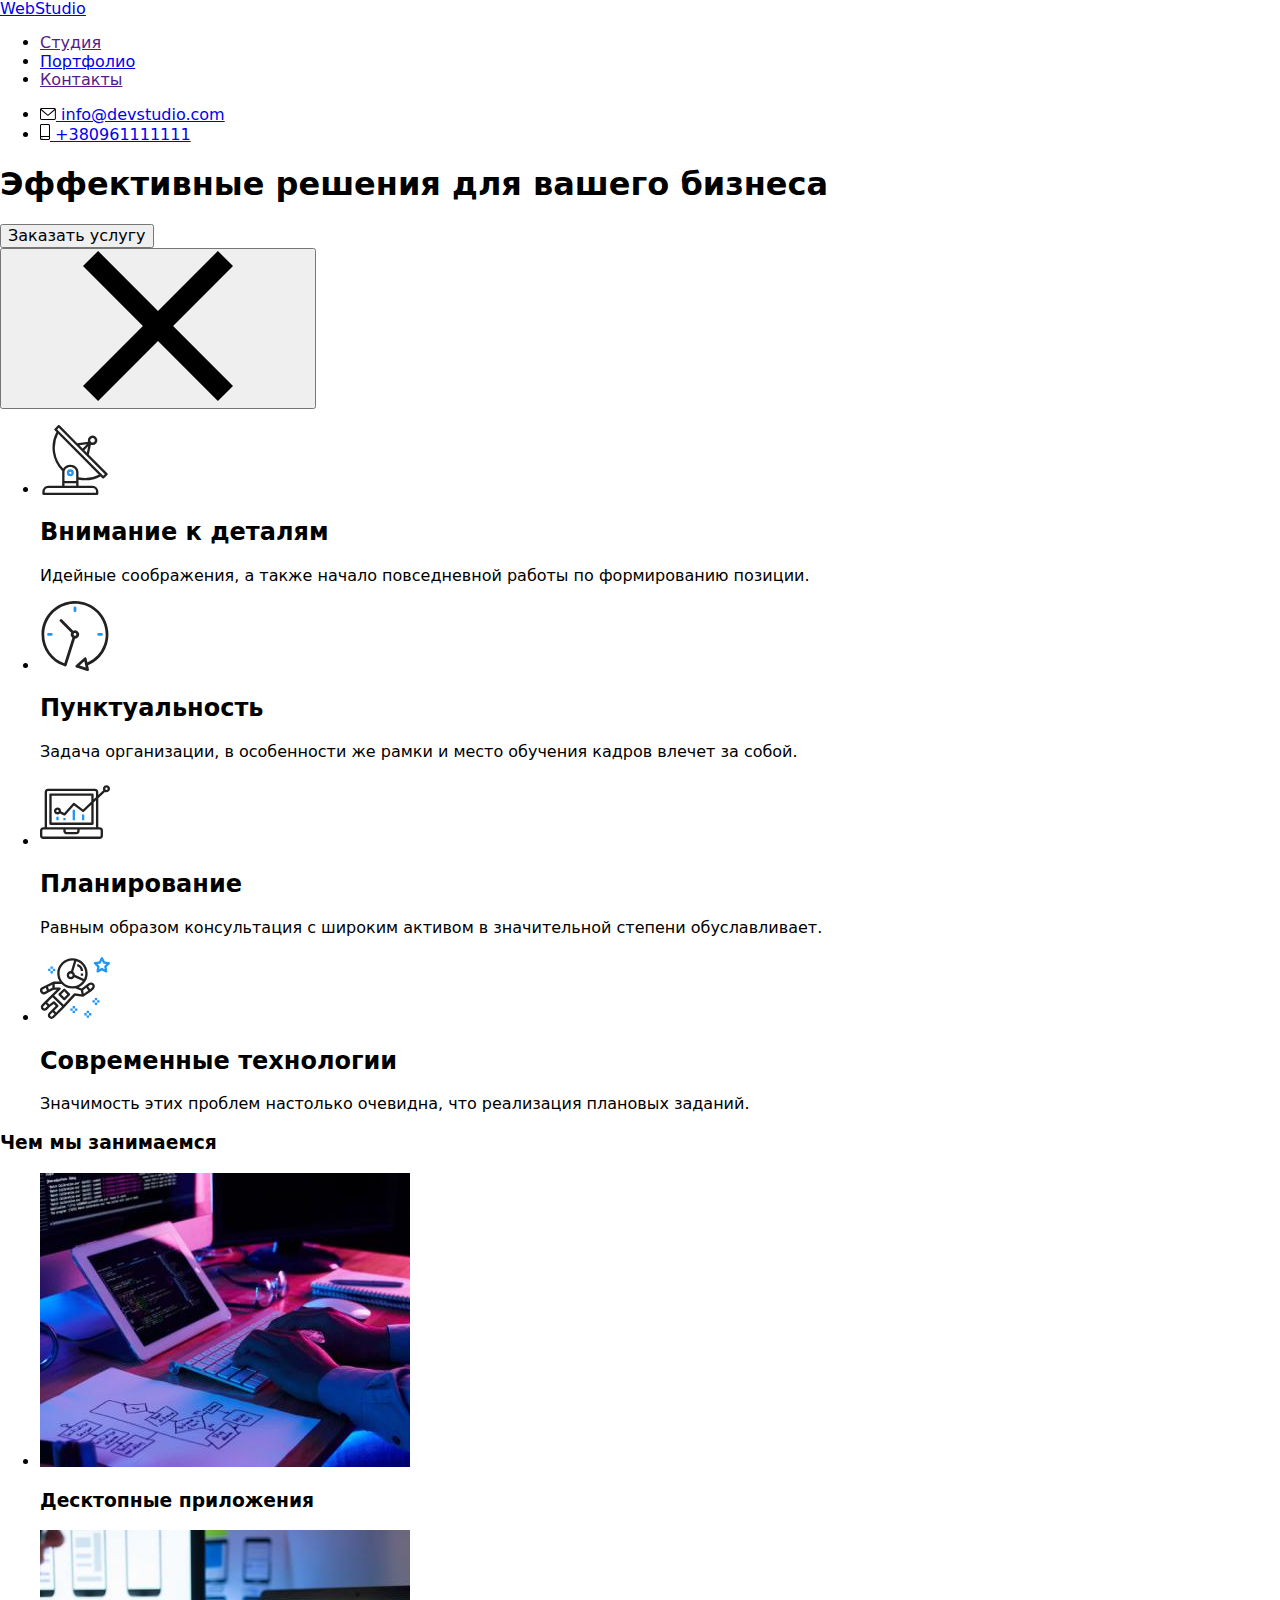
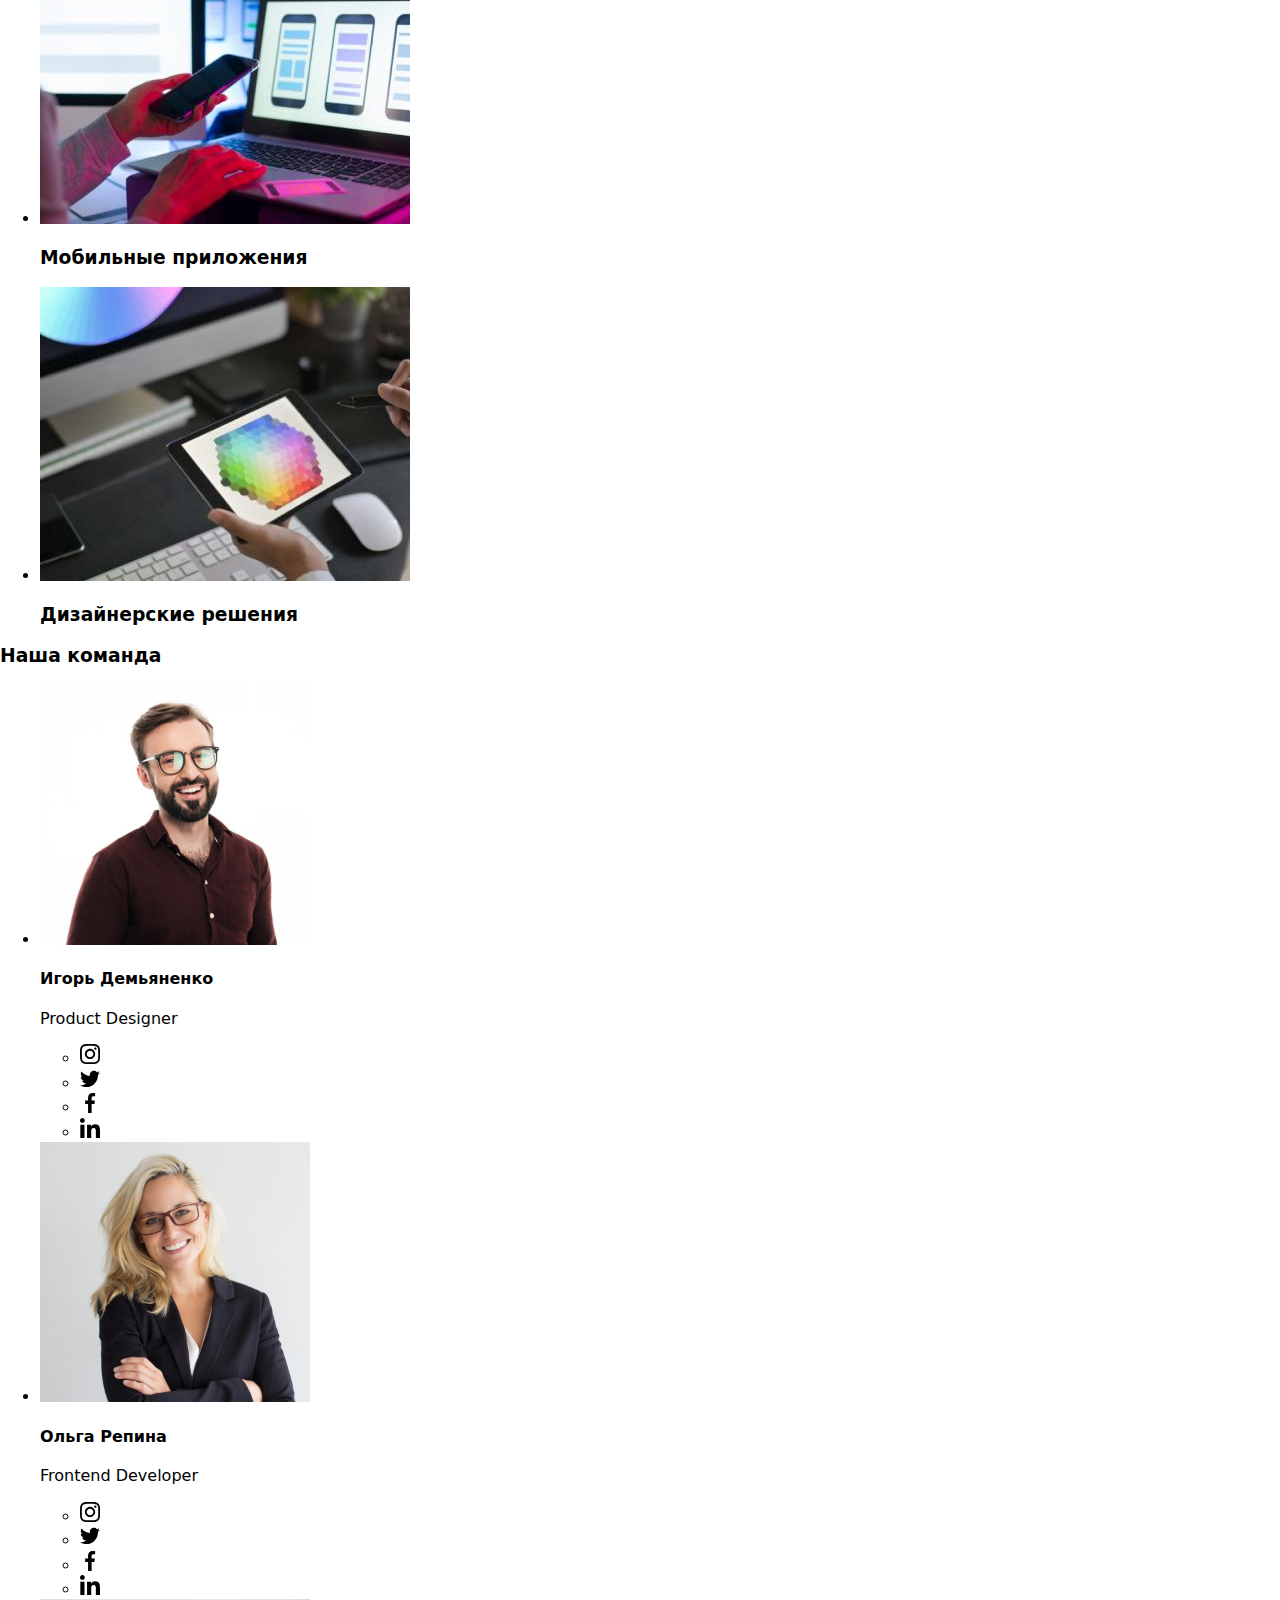
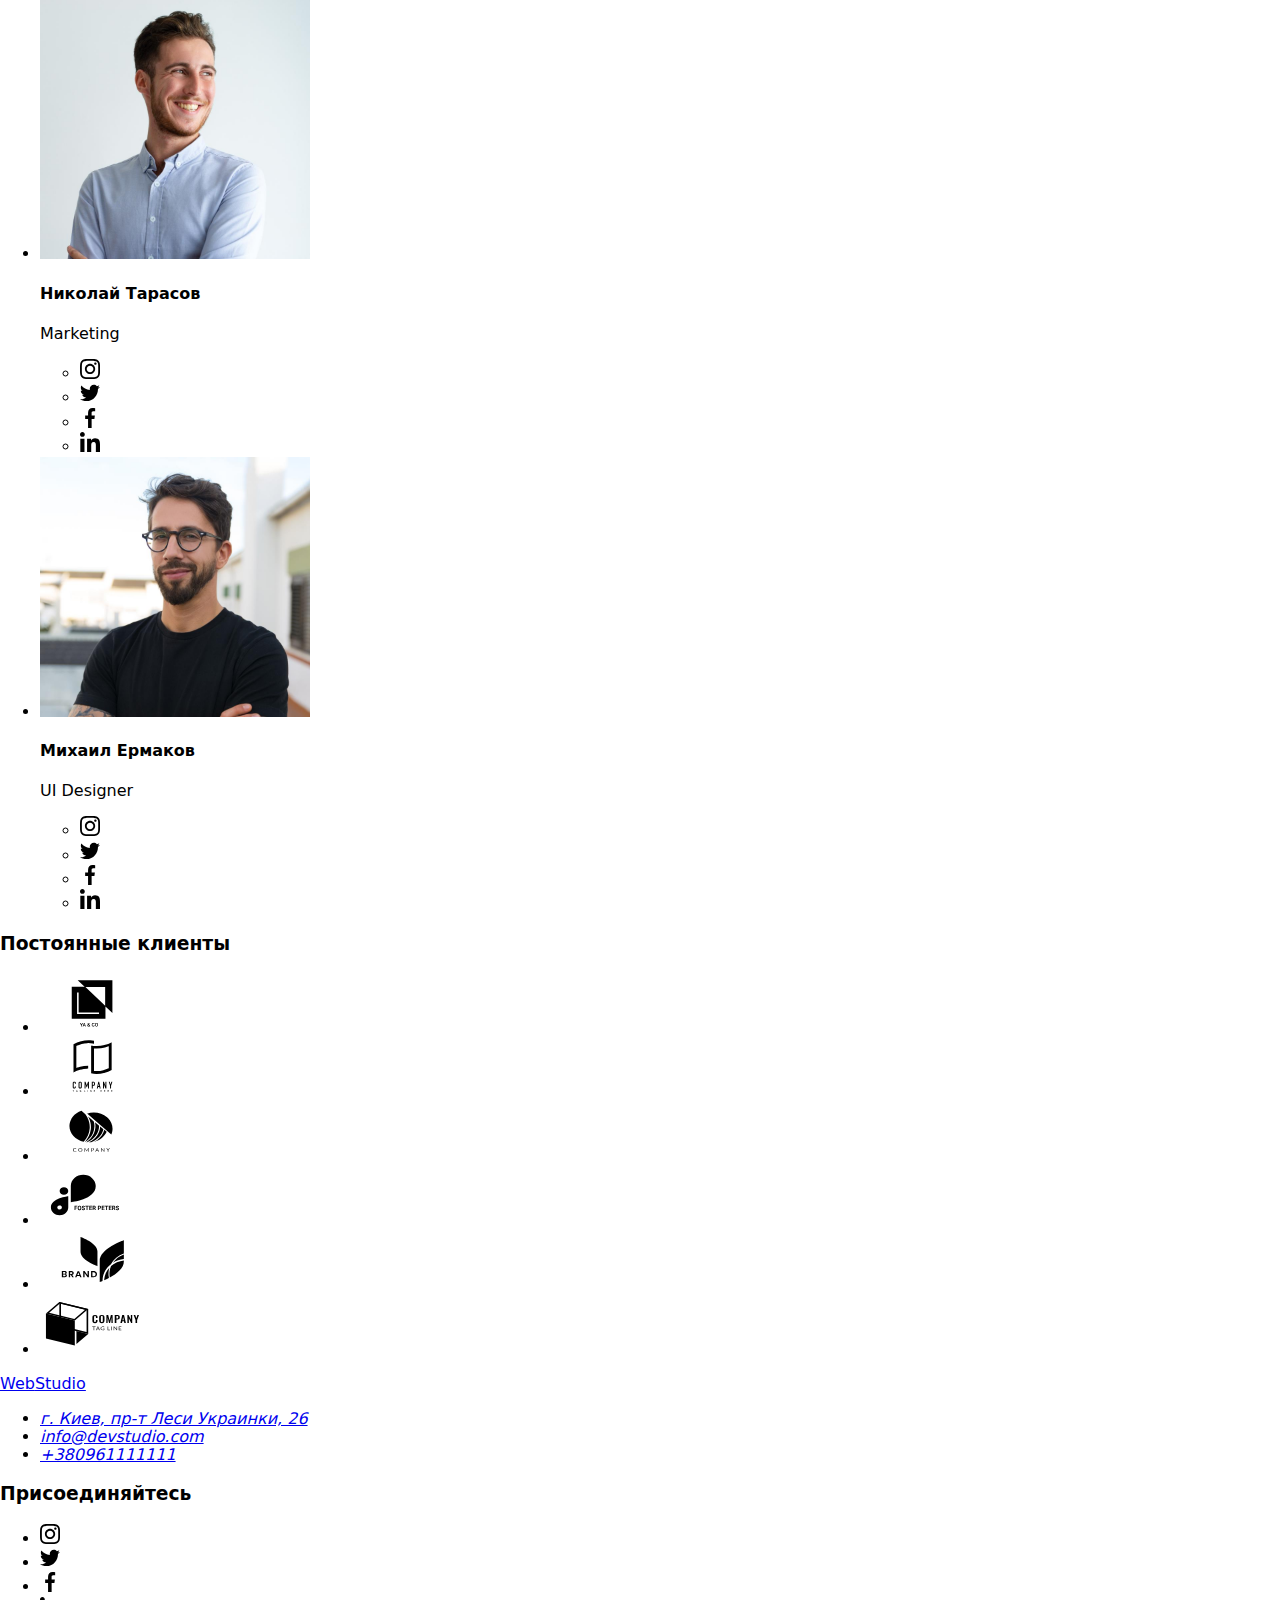
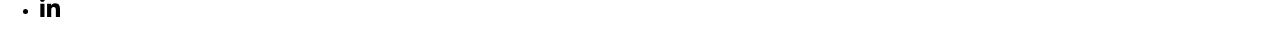
==== index.html @ 1e360968 "adding files html" ====
<!DOCTYPE html>
<html lang="ru">
<head>
    <meta charset="UTF-8">
    <meta http-equiv="X-UA-Compatible" content="IE=edge">
    <meta name="viewport" content="width=device-width, initial-scale=1.0">
    <title>WebStudio</title>
    <link rel="preconnect" href="https://fonts.googleapis.com">
    <link rel="preconnect" href="https://fonts.gstatic.com" crossorigin>
    <link href="https://fonts.googleapis.com/css2?family=Raleway:wght@700&family=Roboto:wght@400;500;700;900&display=swap"
        rel="stylesheet">
    <link rel="stylesheet" href="https://cdnjs.cloudflare.com/ajax/libs/modern-normalize/1.1.0/modern-normalize.min.css">
    <link rel="stylesheet" href="./css/styles.css">
</head>

<body>
    <!-- Шапка -->
    <header class="header">
        <div class="container main-nav">
    <nav class="main-nav">
    <a href="/index.html" class="logo">Web<span class="logo-part">Studio</span></a>
    <ul class="site-nav">
        <li class="item"><a href="" class="link current">Студия</a></li>
        <li class="item"><a href="./portfolio.html" class="link">Портфолио</a></li>
        <li class="item"><a href="" class="link">Контакты</a></li>
    </ul>
    </nav>
    <ul class="contacts-nav">
    <li class="item">
        <a href="mailto:info@devstudio.com" class="link">
            <svg class="header-icon" width="16px" height="12px">
                <use href="./images/sprite.svg#icon-envelope"></use>
            </svg>
            info@devstudio.com
        </a>
    </li>
    <li class="item">
        <a href="tel:+380961111111" class="link">
            <svg class="header-icon" width="10px" height="16px">
                <use href="./images/sprite.svg#icon-smartphone"></use>
            </svg>
            +380961111111
        </a>
    </li>
    </ul>
    </div>
    </header>

<main>
    <!-- Герой -->
      <section class="hero">
        <div class="container">
        <h1 class="title">Эффективные решения для вашего бизнеса</h1>
        <button type="button" class="button" data-modal-open>Заказать услугу</button>
    </div>
    <!-- Модальное окно -->
    <div class="backdrop is-hidden" data-modal>
        <div class="modal">
            <button class="modal-btn" type="button" data-modal-close>
                <svg class="icon-close">
                    <use href="./images/sprite.svg#icon-close"></use>
                </svg>
            </button>
        </div>
    </div>

    </section>
       <!-- Наши преимущества -->
    <section class="section">
        <div class="container">
    <ul class="benefits">
        <li class="item">
            <div class="benefits-icon-block">
            <svg class="benefits-icon" width="70px" height="70px">
                <use href="./images/sprite.svg#icon-antenna"></use>
            </svg>
            </div>
            <h2 class="benefits-title">Внимание к деталям</h2>
            <p class="benefits-text">Идейные соображения, а также начало повседневной работы по формированию позиции.</p>
        </li>
        <li class="item">
            <div class="benefits-icon-block">
            <svg class="benefits-icon" width="70px" height="70px">
                <use href="./images/sprite.svg#icon-clock"></use>
            </svg>
            </div>
            <h2 class="benefits-title">Пунктуальность</h2>
            <p class="benefits-text">Задача организации, в особенности же рамки и место обучения кадров влечет за собой.</p>
        </li>
        <li class="item">
            <div class="benefits-icon-block">
            <svg class="benefits-icon" width="70px" height="70px">
                <use href="./images/sprite.svg#icon-diagram"></use>
            </svg>
            </div>
            <h2 class="benefits-title">Планирование</h2>
            <p class="benefits-text">Равным образом консультация с широким активом в значительной степени обуславливает.</p>
        </li>
        <li class="item">
            <div class="benefits-icon-block">
            <svg class="benefits-icon" width="70px" height="70px">
                <use href="./images/sprite.svg#icon-astronaut"></use>
            </svg>
            </div>
            <h2 class="benefits-title">Современные технологии</h2>
            <p class="benefits-text">Значимость этих проблем настолько очевидна, что реализация плановых заданий.</p>
        </li>
    </ul>
    </div>
</section>
    <!-- Чем мы занимаемся -->
<section class="work">
    <div class="container">
    <h3 class="title">Чем мы занимаемся</h3>
    <ul class="work-items">
    <li class="item">
        <div class="work-box-image">
    <img src="./images/box1.jpg" alt="developer" width="370" class="img">
    <div class="work-box">
        <h3 class="work-box-title">Десктопные приложения</h3>
    </div>
    </div>
</li>
    <li class="item">
        <div class="work-box-image">
    <img src="./images/box2.jpg" alt="mobile-app" width="370" class="img">
    <div class="work-box">
        <h3 class="work-box-title">Мобильные приложения</h3>
    </div>
    </div>
    </li>
    <li class="item">
        <div class="work-box-image">
    <img src="./images/box3.jpg" alt="web-design" width="370" class="img">
    <div class="work-box">
        <h3 class="work-box-title">Дизайнерские решения</h3>
    </div>
    </div>
    </li>
    </ul>
    </div>
</section>
    <!-- Наша команда -->
<section class="team section">
    <div class="container">
    <h3 class="title">Наша команда</h3>
    <ul class="team-list">
    <li class="item">
        <img src="./images/photo1.jpg" alt="product-desinger-photo" width="270" class="img">
        <h4 class="team-member">Игорь Демьяненко</h4>
        <p lang="en" class="profession">Product Designer</p>
        <ul class="team-social list">
            <li class="team-social-item">
                <a href="https://www.instagram.com" class="team-social-link link">
                <svg class="team-social-icon" width="20px" height="20px">
                    <use href="./images/sprite.svg#icon-instagram"></use>
                </svg>
                </a>
            </li>
            <li class="team-social-item">
                <a href="https://www.twitter.com" class="team-social-link link">
                    <svg class="team-social-icon" width="20px" height="20px">
                        <use href="./images/sprite.svg#icon-twitter"></use>
                    </svg>
                </a>
            </li>
            <li class="team-social-item">
                <a href="https://www.facebook.com" class="team-social-link link">
                    <svg class="team-social-icon" width="20px" height="20px">
                        <use href="./images/sprite.svg#icon-facebook"></use>
                    </svg>
                </a>
            </li>
            <li class="team-social-item">
                <a href="https://www.linkedin.com" class="team-social-link link">
                    <svg class="team-social-icon" width="20px" height="20px">
                        <use href="./images/sprite.svg#icon-linkedin"></use>
                    </svg>
                </a>
            </li>
        </ul>
    </li>
    <li class="item">
        <img src="./images/photo2.jpg" alt="frontend-developer-photo" width="270" class="img">
        <h4 class="team-member">Ольга Репина</h4>
        <p lang="en" class="profession">Frontend Developer</p>
        <ul class="team-social list">
            <li class="team-social-item">
                <a href="https://www.instagram.com" class="team-social-link link">
                    <svg class="team-social-icon" width="20px" height="20px">
                        <use href="./images/sprite.svg#icon-instagram"></use>
                    </svg>
                </a>
            </li>
            <li class="team-social-item">
                <a href="https://www.twitter.com" class="team-social-link link">
                    <svg class="team-social-icon" width="20px" height="20px">
                        <use href="./images/sprite.svg#icon-twitter"></use>
                    </svg>
                </a>
            </li>
            <li class="team-social-item">
                <a href="https://www.facebook.com" class="team-social-link link">
                    <svg class="team-social-icon" width="20px" height="20px">
                        <use href="./images/sprite.svg#icon-facebook"></use>
                    </svg>
                </a>
            </li>
            <li class="team-social-item">
                <a href="https://www.linkedin.com" class="team-social-link link">
                    <svg class="team-social-icon" width="20px" height="20px">
                        <use href="./images/sprite.svg#icon-linkedin"></use>
                    </svg>
                </a>
            </li>
        </ul>
    </li>
    <li class="item">
        <img src="./images/photo3.jpg" alt="marketing-manager-photo" width="270" class="img">
        <h4 class="team-member">Николай Тарасов</h4>
        <p lang="en" class="profession">Marketing</p>
        <ul class="team-social list">
            <li class="team-social-item">
                <a href="https://www.instagram.com" class="team-social-link link">
                    <svg class="team-social-icon" width="20px" height="20px">
                        <use href="./images/sprite.svg#icon-instagram"></use>
                    </svg>
                </a>
            </li>
            <li class="team-social-item">
                <a href="https://www.twitter.com" class="team-social-link link">
                    <svg class="team-social-icon" width="20px" height="20px">
                        <use href="./images/sprite.svg#icon-twitter"></use>
                    </svg>
                </a>
            </li>
            <li class="team-social-item">
                <a href="https://www.facebook.com" class="team-social-link link">
                    <svg class="team-social-icon" width="20px" height="20px">
                        <use href="./images/sprite.svg#icon-facebook"></use>
                    </svg>
                </a>
            </li>
            <li class="team-social-item">
                <a href="https://www.linkedin.com" class="team-social-link link">
                    <svg class="team-social-icon" width="20px" height="20px">
                        <use href="./images/sprite.svg#icon-linkedin"></use>
                    </svg>
                </a>
            </li>
        </ul>
    </li>
    <li class="item">
        <img src="./images/photo4.jpg" alt="ui-designer-photo" width="270" class="img">
        <h4 class="team-member">Михаил Ермаков</h4>
        <p lang="en" class="profession">UI Designer</p>
        <ul class="team-social list">
            <li class="team-social-item">
                <a href="https://www.instagram.com" class="team-social-link link">
                    <svg class="team-social-icon" width="20px" height="20px">
                        <use href="./images/sprite.svg#icon-instagram"></use>
                    </svg>
                </a>
            </li>
            <li class="team-social-item">
                <a href="https://www.twitter.com" class="team-social-link link">
                    <svg class="team-social-icon" width="20px" height="20px">
                        <use href="./images/sprite.svg#icon-twitter"></use>
                    </svg>
                </a>
            </li>
            <li class="team-social-item">
                <a href="https://www.facebook.com" class="team-social-link link">
                    <svg class="team-social-icon" width="20px" height="20px">
                        <use href="./images/sprite.svg#icon-facebook"></use>
                    </svg>
                </a>
            </li>
            <li class="team-social-item">
                <a href="https://www.linkedin.com" class="team-social-link link">
                    <svg class="team-social-icon" width="20px" height="20px">
                        <use href="./images/sprite.svg#icon-linkedin"></use>
                    </svg>
                </a>
            </li>
        </ul>
    </li>
    </ul>
    </div>
    </section>
    <!-- Постоянные клиенты -->
<section class="clients section">
    <div class="container">
        <h3 class="title">Постоянные клиенты</h3>
        <ul class="clients-list">
            <li class="clients-item">
        <div class="clients-icon-block">
        <a href="" class="clients-link">
        <svg class="clients-icon" width="106px" height="60px">
        <use href="./images/sprite.svg#icon-Logo-1"></use>
        </svg>
        </a>
        </div>
            </li>
            <li class="clients-item">
                <div class="clients-icon-block">
                    <a href="" class="clients-link">
                        <svg class="clients-icon" width="106px" height="60px">
                            <use href="./images/sprite.svg#icon-Logo-2"></use>
                        </svg>
                    </a>
                </div>
            </li>
            <li class="clients-item">
                <div class="clients-icon-block">
                    <a href="" class="clients-link">
                        <svg class="clients-icon" width="106px" height="60px">
                            <use href="./images/sprite.svg#icon-Logo-3"></use>
                        </svg>
                    </a>
                </div>
            </li>
            <li class="clients-item">
                <div class="clients-icon-block">
                    <a href="" class="clients-link">
                        <svg class="clients-icon" width="106px" height="60px">
                            <use href="./images/sprite.svg#icon-Logo-4"></use>
                        </svg>
                    </a>
                </div>
            </li>
            <li class="clients-item">
                <div class="clients-icon-block">
                    <a href="" class="clients-link">
                        <svg class="clients-icon" width="106px" height="60px">
                            <use href="./images/sprite.svg#icon-Logo-5"></use>
                        </svg>
                    </a>
                </div>
            </li>
            <li class="clients-item">
                <div class="clients-icon-block">
                    <a href="" class="clients-link">
                        <svg class="clients-icon" width="106px" height="60px">
                            <use href="./images/sprite.svg#icon-Logo-6"></use>
                        </svg>
                    </a>
                </div>
            </li>
        </ul>
    </div>
    </section>
</main>
    <!-- Подвал -->
<footer class="footer-main">
    <div class="container footer">
        <div class="footer-nav">
    <a href="/index.html" class="logo">Web<span class="logo-part-2">Studio</span></a>
    <address class="address">
    <ul class="footer-items">
        <li class="item">
            <a href="https://www.google.com.ua/maps/place/%D0%B1%D1%83%D0%BB.+%D0%9B%D0%B5%D1%81%D0%B8+%D0%A3%D0%BA%D1%80%D0%B0%D0%B8%D0%BD%D0%BA%D0%B8,+26,+%D0%9A%D0%B8%D0%B5%D0%B2,+02000/@50.4265841,30.5361971,17z/data=!3m1!4b1!4m5!3m4!1s0x40d4cf0e033ecbe9:0x57a4dffefec77da0!8m2!3d50.4265807!4d30.5383858?hl=ru" target="_blank" class="actual-address">г. Киев, пр-т Леси Украинки, 26</a>
        </li>
        <li class="item">
            <a href="mailto:info@devstudio.com" class="contacts">info@devstudio.com</a>
        </li>
        <li class="item">
            <a href="tel:+380961111111" class="contacts">+380961111111</a>
        </li>
    </ul>
    </address>
    </div>
    <div class="connection">
        <h3 class="conection-title">Присоединяйтесь</h3>
        <ul class="connection-social">
            <li class="connection-social-item">
                <a href="https://www.instagram.com" class="connection-link">
                    <svg class="connection-social-icon" width="20px" height="20px">
                        <use href="./images/sprite.svg#icon-instagram"></use>
                    </svg>
                </a>
            </li>
            <li class="connection-social-item">
                <a href="https://www.twitter.com" class="connection-link">
                    <svg class="connection-social-icon" width="20px" height="20px">
                        <use href="./images/sprite.svg#icon-twitter"></use>
                    </svg>
                </a>
            </li>
            <li class="connection-social-item">
                <a href="https://www.facebook.com" class="connection-link">
                    <svg class="connection-social-icon" width="20px" height="20px">
                        <use href="./images/sprite.svg#icon-facebook"></use>
                    </svg>
                </a>
            </li>
            <li class="connection-social-item">
                <a href="https://www.linkedin.com" class="connection-link">
                    <svg class="connection-social-icon" width="20px" height="20px">
                        <use href="./images/sprite.svg#icon-linkedin"></use>
                    </svg>
                </a>
            </li>
        </ul>
    </div>
</div>
    </footer>
    <script src="./js/modal.js"></script>
</body>
</html>
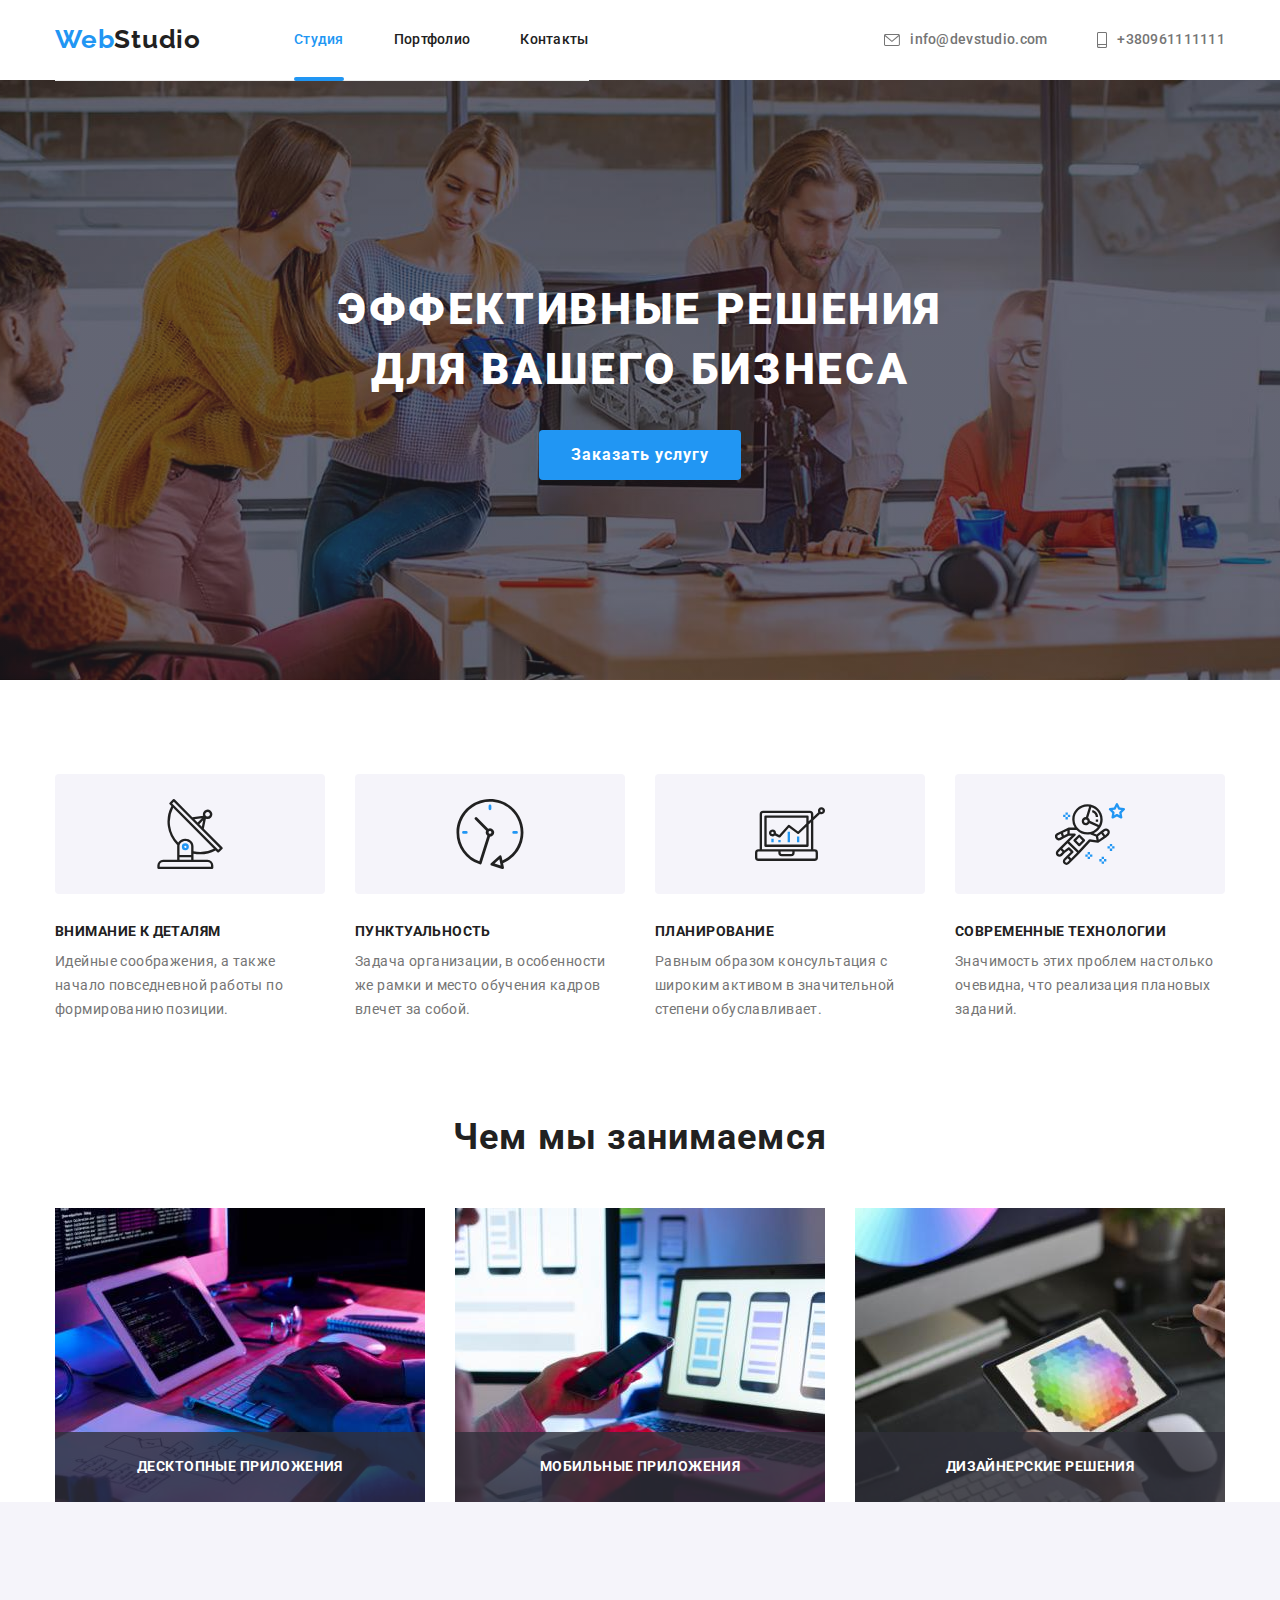
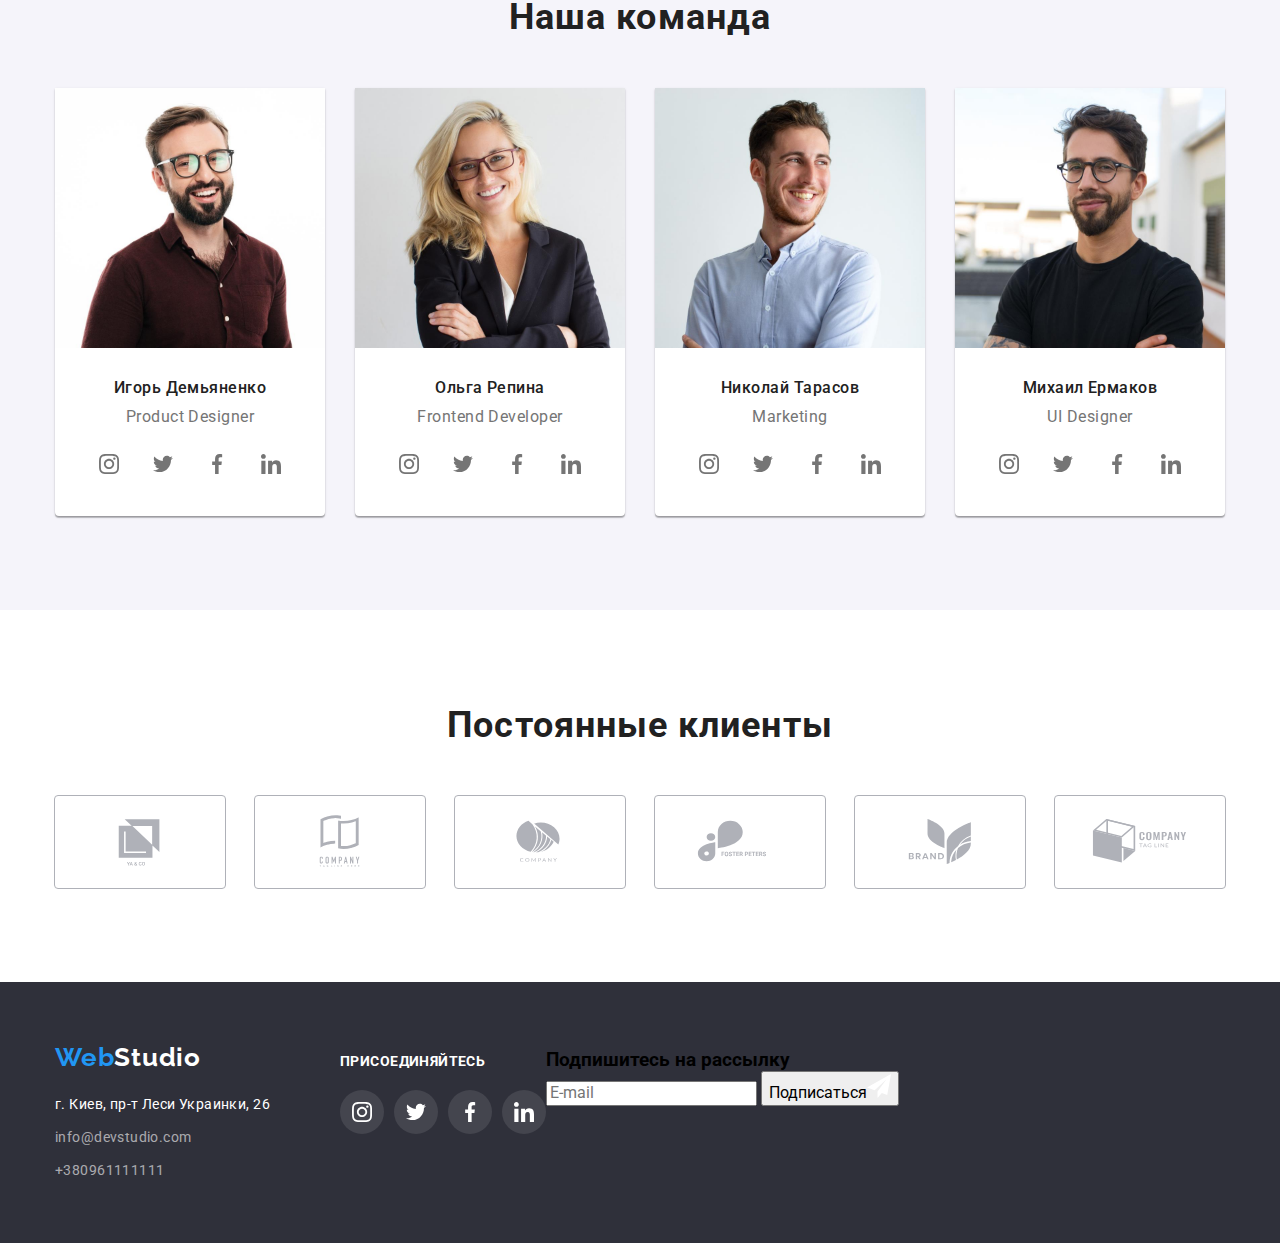
==== commit d5363eb9: "update index.html" ====
--- a/index.html
+++ b/index.html
@@ -403,8 +403,19 @@
             </li>
         </ul>
     </div>
+    <div class="mailing">
+        <h3 class="mailing-title">Подпишитесь на рассылку</h3>
+        <form class="mailing-form">
+           <input type="text" name="mailing" placeholder="E-mail" autocomplete="off" class="footer-input"/>
+           <button type="submit" class="footer-button">Подписаться<svg class="icon-send" width="24" height="24">
+                <use href="./images/sprite.svg#icon-send"></use>
+                </svg>
+           </button>
+        </form>
+    </div>
 </div>
     </footer>
+
     <script src="./js/modal.js"></script>
 </body>
 </html>--- a/css/styles.css
+++ b/css/styles.css
@@ -0,0 +1,705 @@
+:root {
+  --primary-text-color: #212121;
+  --secondary-text-color: #757575;
+  --accent-color: #2196f3;
+  --primary-white-color: #ffffff;
+  --secondary-bg-color: #2f303a;
+}
+
+html {
+  box-sizing: border-box;
+}
+*,
+*::before,
+*::after {
+  box-sizing: inherit;
+}
+body {
+  background: var(--primary-white-color);
+  font-family: Roboto, sans-serif;
+}
+
+p,
+h1,
+h2,
+h3,
+h4,
+h5,
+h6 {
+  margin: 0;
+}
+
+ul {
+  padding: 0;
+  margin: 0;
+  list-style: none;
+}
+
+.container {
+  margin: 0 auto;
+  max-width: 1200px;
+  padding-left: 15px;
+  padding-right: 15px;
+}
+
+.section {
+  padding-top: 94px;
+  padding-bottom: 94px;
+}
+
+.img {
+  display: block;
+  max-width: 100%;
+  height: auto;
+}
+
+/* ---------header------------ */
+.header {
+  max-height: 80px;
+  margin: 0;
+}
+.main-nav {
+  display: flex;
+  align-content: center;
+  align-self: center;
+  justify-content: center;
+  border-bottom: 1px solid #ececec;
+}
+.logo {
+  align-self: center;
+  padding-top: 24px;
+  padding-bottom: 25px;
+  color: var(--accent-color);
+  text-decoration: none;
+  font-style: normal;
+  font-weight: 700;
+  font-size: 26px;
+  line-height: 1.19;
+  letter-spacing: 0.03em;
+  font-family: Raleway;
+}
+.logo-part {
+  color: var(--primary-text-color);
+}
+.site-nav .link {
+  display: block;
+  padding-top: 32px;
+  padding-bottom: 32px;
+  color: var(--primary-text-color);
+  font-family: Roboto;
+  font-style: normal;
+  font-weight: 500;
+  font-size: 14px;
+  line-height: 1.14;
+  letter-spacing: 0.02em;
+  text-decoration: none;
+
+  transition: color 250ms cubic-bezier(0.4, 0, 0.2, 1);
+}
+.site-nav .link:hover,
+.site-nav .link:focus {
+  color: var(--accent-color);
+}
+.site-nav .link.current {
+  position: relative;
+  color: var(--accent-color);
+}
+.site-nav .link.current::after {
+  content: '';
+  position: absolute;
+  bottom: -1px;
+  display: block;
+  width: 100%;
+  height: 4px;
+  background-color: var(--accent-color);
+  border-radius: 2px;
+}
+.site-nav {
+  display: flex;
+  margin-left: 93px;
+}
+.site-nav .item {
+  margin-right: 50px;
+}
+.site-nav .item:last-child {
+  margin-right: 0;
+}
+.contacts-nav .link {
+  display: inline-flex;
+  align-items: center;
+  padding-top: 32px;
+  padding-bottom: 32px;
+  color: var(--secondary-text-color);
+  font-family: Roboto;
+  font-style: normal;
+  font-weight: 500;
+  font-size: 14px;
+  line-height: 1.14;
+  letter-spacing: 0.02em;
+  text-decoration: none;
+
+  transition: color 250ms cubic-bezier(0.4, 0, 0.2, 1);
+}
+.contacts-nav .link:hover,
+.contacts-nav .link:focus {
+  color: var(--accent-color);
+}
+.contacts-nav .link:hover .header-icon,
+.contacts-nav .link:focus .header-icon {
+  fill: var(--accent-color);
+}
+.contacts-nav {
+  display: flex;
+  margin-left: auto;
+  align-self: center;
+}
+.contacts-nav .item + .item {
+  margin-left: 50px;
+}
+
+.header-icon {
+  margin-right: 10px;
+  fill: var(--secondary-text-color);
+}
+
+/* ---------hero------------ */
+.hero {
+  max-width: 1600px;
+  max-height: 600px;
+  padding-top: 200px;
+  padding-bottom: 200px;
+  margin: 0 auto;
+  text-align: center;
+  background-color: #c4c4c4;
+  background-image: linear-gradient(rgba(47, 48, 58, 0.4), rgba(47, 48, 58, 0.4)),
+    url(../images/herobg.jpg);
+  background-repeat: no-repeat;
+  background-size: cover;
+  background-position: center;
+}
+.hero .container {
+  display: flex;
+  flex-direction: column;
+  align-items: center;
+}
+.hero .title {
+  margin-bottom: 30px;
+  max-width: 696px;
+  color: var(--primary-white-color);
+  font-family: Roboto;
+  font-weight: 900;
+  font-size: 44px;
+  line-height: 1.36;
+  text-align: center;
+  letter-spacing: 0.06em;
+  text-transform: uppercase;
+}
+.hero .button {
+  padding: 10px 32px;
+  background-color: var(--accent-color);
+  color: var(--primary-white-color);
+  font-family: Roboto;
+  font-weight: 700;
+  font-size: 16px;
+  line-height: 1.88;
+  text-align: center;
+  letter-spacing: 0.06em;
+  border-radius: 4px;
+  border: none;
+  cursor: pointer;
+}
+/* ---------Modal window------------ */
+.backdrop {
+  position: fixed;
+  top: 0;
+  left: 0;
+  width: 100%;
+  height: 100%;
+  z-index: 5;
+  background-color: rgba(0, 0, 0, 0.2);
+  transition: opacity 250ms cubic-bezier(0.4, 0, 0.2, 1),
+    visibility 250ms cubic-bezier(0.4, 0, 0.2, 1);
+}
+
+.backdrop.is-hidden {
+  opacity: 0;
+  visibility: hidden;
+  pointer-events: none;
+}
+
+.modal {
+  position: absolute;
+  top: 50%;
+  left: 50%;
+  width: 528px;
+  min-height: 581px;
+  background-color: #ffffff;
+  box-shadow: 0px 1px 3px rgba(0, 0, 0, 0.12), 0px 1px 1px rgba(0, 0, 0, 0.14),
+    0px 2px 1px rgba(0, 0, 0, 0.2);
+  border-radius: 4px;
+  transform: translate(-50%, -50%);
+  transition: transform 250ms cubic-bezier(0.4, 0, 0.2, 1),
+    box-shadow 250ms cubic-bezier(0.4, 0, 0.2, 1);
+}
+
+.backdrop.is-hidden .modal {
+  transform: translate(-50%, -50%) scale(0.7);
+}
+
+.modal-btn {
+  position: absolute;
+  top: 0;
+  right: 0;
+  width: 30px;
+  height: 30px;
+  margin: 8px 8px;
+  display: flex;
+  align-items: center;
+  justify-content: center;
+  background-color: #ffffff;
+  border: 1px solid rgba(0, 0, 0, 0.1);
+  box-sizing: border-box;
+  border-radius: 50%;
+  cursor: pointer;
+}
+
+.icon-close {
+  width: 18px;
+  height: 18px;
+  fill: #000000;
+  transition: fill 250ms cubic-bezier(0.4, 0, 0.2, 1);
+}
+
+.modal-btn:hover .icon-close {
+  fill: var(--accent-color);
+}
+/* ---------benefits------------ */
+.benefits {
+  display: flex;
+}
+.benefits .item {
+  width: 270px;
+  margin-right: 30px;
+}
+.benefits .item:last-child {
+  margin-right: 0;
+}
+.benefits-title {
+  margin-top: 0;
+  margin-bottom: 0;
+  padding-bottom: 10px;
+  font-family: Roboto;
+  font-style: normal;
+  font-weight: 700;
+  font-size: 14px;
+  line-height: 1.14;
+  letter-spacing: 0.03em;
+  text-transform: uppercase;
+  color: var(--primary-text-color);
+}
+.benefits-text {
+  margin-top: 0;
+  margin-bottom: 0;
+  font-family: Roboto;
+  font-style: normal;
+  font-weight: 400;
+  font-size: 14px;
+  line-height: 1.71;
+  letter-spacing: 0.03em;
+  color: var(--secondary-text-color);
+}
+.benefits-icon-block {
+  display: flex;
+  align-items: center;
+  justify-content: center;
+  width: 270px;
+  height: 120px;
+  background-color: #f5f4fa;
+  border-radius: 4px;
+  margin-bottom: 30px;
+}
+/* ---------work------------ */
+.work .title {
+  margin-top: 0;
+  margin-bottom: 50px;
+  font-family: Roboto;
+  font-style: normal;
+  font-weight: 700;
+  font-size: 36px;
+  line-height: 1.17;
+  text-align: center;
+  letter-spacing: 0.03em;
+  color: var(--primary-text-color);
+}
+.work-items {
+  display: flex;
+}
+.work-items .item {
+  width: 370px;
+  margin-right: 30px;
+}
+.work-items .item:last-child {
+  margin-right: 0;
+}
+.work-box-image {
+  position: relative;
+}
+.work-box {
+  position: absolute;
+  bottom: 0;
+  right: 0;
+  display: flex;
+  justify-content: center;
+  align-items: center;
+  width: 100%;
+  height: 70px;
+  background-color: rgba(47, 48, 58, 0.8);
+}
+.work-box-title {
+  font-weight: 700;
+  font-size: 14px;
+  line-height: 1.14;
+  text-align: center;
+  letter-spacing: 0.03em;
+  text-transform: uppercase;
+  color: var(--primary-white-color);
+}
+/* ---------team------------ */
+.team {
+  background-color: #f5f4fa;
+}
+.team .title {
+  margin-bottom: 50px;
+  font-weight: 700;
+  font-size: 36px;
+  line-height: 1.17;
+  text-align: center;
+  letter-spacing: 0.03em;
+  color: var(--primary-text-color);
+}
+.team .team-member {
+  margin-top: 30px;
+  margin-bottom: 10px;
+  font-family: Roboto;
+  font-style: normal;
+  font-weight: 500;
+  font-size: 16px;
+  line-height: 1.19;
+  text-align: center;
+  letter-spacing: 0.03em;
+  color: var(--primary-text-color);
+}
+.team .profession {
+  margin-top: 0;
+  margin-bottom: 0;
+  font-family: Roboto;
+  font-style: normal;
+  font-weight: 400;
+  font-size: 16px;
+  line-height: 1.19;
+  text-align: center;
+  letter-spacing: 0.03em;
+  color: var(--secondary-text-color);
+}
+.team-list {
+  display: flex;
+}
+.team-list .item {
+  width: 370px;
+  margin-right: 30px;
+  background-color: var(--primary-white-color);
+  box-shadow: 0px 1px 3px rgba(0, 0, 0, 0.12), 0px 1px 1px rgba(0, 0, 0, 0.14),
+    0px 2px 1px rgba(0, 0, 0, 0.2);
+  border-radius: 0px 0px 4px 4px;
+}
+.team-list .item:last-child {
+  margin-right: 0;
+}
+.team-social {
+  display: flex;
+  padding: 16px 32px 30px 32px;
+}
+.team-social-item {
+  margin-right: 10px;
+}
+.team-social-item:last-child {
+  margin-right: 0;
+}
+.team-social-link {
+  display: inline-flex;
+  align-items: center;
+  justify-content: center;
+  width: 44px;
+  height: 44px;
+  background-color: var(--primary-white-color);
+  border-radius: 50%;
+
+  transition: color 250ms cubic-bezier(0.4, 0, 0.2, 1);
+}
+.team-social-link:hover,
+.team-social-link:focus {
+  background-color: var(--accent-color);
+}
+.team-social-icon {
+  fill: var(--secondary-text-color);
+  transition: fill 250ms cubic-bezier(0.4, 0, 0.2, 1);
+}
+.team-social-link:hover .team-social-icon,
+.team-social-link:focus .team-social-icon {
+  fill: var(--primary-white-color);
+}
+
+/* clients section */
+.clients {
+  background-color: var(--primary-white-color);
+}
+.clients .title {
+  margin-bottom: 50px;
+  font-weight: 700;
+  font-size: 36px;
+  line-height: 1.17;
+  text-align: center;
+  letter-spacing: 0.03em;
+  color: var(--primary-text-color);
+}
+.clients-list {
+  display: flex;
+}
+.clients-item {
+  margin-right: 30px;
+}
+.clients-item:last-child {
+  margin-right: 0;
+}
+.clients-icon-block {
+  display: flex;
+  align-items: center;
+  justify-content: center;
+  width: 170px;
+  height: 92px;
+  background-color: var(--primary-white-color);
+}
+.clients-icon {
+  fill: #afb1b8;
+  transition: fill 250ms cubic-bezier(0.4, 0, 0.2, 1);
+}
+.clients-link {
+  display: inline-flex;
+  padding: 16px 32px;
+  border: 1px solid #afb1b8;
+  box-sizing: border-box;
+  border-radius: 4px;
+
+  transition: color 250ms cubic-bezier(0.4, 0, 0.2, 1);
+}
+.clients-link:hover,
+.clients-link:focus {
+  border: 1px solid var(--accent-color);
+}
+.clients-link:hover .clients-icon {
+  fill: var(--accent-color);
+}
+
+/* ---------footer------------ */
+.footer-main {
+  padding-top: 60px;
+  padding-bottom: 60px;
+  background-color: var(--secondary-bg-color);
+}
+.footer {
+  display: flex;
+  align-items: baseline;
+}
+.logo-part-2 {
+  color: var(--primary-white-color);
+}
+.footer-nav .logo {
+  display: block;
+  margin-bottom: 20px;
+  padding-top: 0;
+  padding-bottom: 0;
+}
+.address .actual-address {
+  font-family: Roboto;
+  font-style: normal;
+  font-weight: 400;
+  font-size: 14px;
+  line-height: 1.71;
+  letter-spacing: 0.03em;
+  color: var(--primary-white-color);
+  text-decoration: none;
+}
+.address .contacts {
+  font-family: Roboto;
+  font-style: normal;
+  font-weight: 400;
+  font-size: 14px;
+  line-height: 1.71;
+  letter-spacing: 0.03em;
+  color: rgba(255, 255, 255, 0.6);
+  text-decoration: none;
+
+  transition: color 250ms cubic-bezier(0.4, 0, 0.2, 1);
+}
+.address .contacts:hover,
+.address .contacts:focus {
+  color: var(--accent-color);
+}
+.address .footer-items .item {
+  margin-bottom: 9px;
+}
+.address .footer-items .item:last-child {
+  margin-bottom: 0;
+}
+.connection {
+  width: 206px;
+  height: 80px;
+  margin-left: 70px;
+}
+.conection-title {
+  margin-bottom: 20px;
+  font-weight: 700;
+  font-size: 14px;
+  line-height: 1.14;
+  letter-spacing: 0.03em;
+  text-transform: uppercase;
+  color: var(--primary-white-color);
+}
+.connection-social {
+  display: flex;
+}
+.connection-social-item {
+  margin-right: 10px;
+}
+.connection-social-item:last-child {
+  margin-right: 0;
+}
+.connection-link {
+  display: inline-flex;
+  align-items: center;
+  justify-content: center;
+  width: 44px;
+  height: 44px;
+  background-color: rgba(255, 255, 255, 0.1);
+  border-radius: 50%;
+
+  transition: background-color 250ms cubic-bezier(0.4, 0, 0.2, 1);
+}
+.connection-link:hover,
+.connection-link:focus {
+  background-color: var(--accent-color);
+}
+.connection-social-icon {
+  fill: var(--primary-white-color);
+}
+
+/* ---------portfolio------------ */
+/* ---------portfolio buttons------------ */
+.buttons {
+  display: flex;
+  justify-content: center;
+  margin-bottom: 50px;
+}
+.buttons .item:not(:last-child) {
+  margin-right: 8px;
+}
+.btn {
+  padding: 6px 22px;
+  font-family: Roboto;
+  font-weight: 500;
+  font-size: 16px;
+  line-height: 1.63;
+  text-align: center;
+  letter-spacing: 0.03em;
+  color: var(--primary-text-color);
+  background-color: #f5f4fa;
+  border-radius: 4px;
+  cursor: pointer;
+  border: none;
+
+  transition: color 250ms cubic-bezier(0.4, 0, 0.2, 1),
+    background-color 250ms cubic-bezier(0.4, 0, 0.2, 1),
+    box-shadow 250ms cubic-bezier(0.4, 0, 0.2, 1);
+}
+.btn:hover,
+.btn:focus {
+  background-color: var(--accent-color);
+  color: var(--primary-white-color);
+  box-shadow: 0px 3px 1px rgba(0, 0, 0, 0.1), 0px 1px 2px rgba(0, 0, 0, 0.08),
+    0px 2px 2px rgba(0, 0, 0, 0.12);
+}
+
+/* ---------portfolio gallery------------ */
+.gallery {
+  display: flex;
+  flex-wrap: wrap;
+}
+.gallery .link {
+  display: block;
+  text-decoration: none;
+  position: relative;
+
+  transition: box-shadow 250ms cubic-bezier(0.4, 0, 0.2, 1);
+}
+.gallery .link:hover,
+.gallery .link:focus {
+  box-shadow: 0px 1px 1px rgba(0, 0, 0, 0.12), 0px 4px 4px rgba(0, 0, 0, 0.06),
+    1px 4px 6px rgba(0, 0, 0, 0.16);
+}
+.gallery .title {
+  margin-top: 20px;
+  margin-bottom: 4px;
+  font-family: Roboto;
+  font-weight: 700;
+  font-size: 18px;
+  line-height: 2;
+  letter-spacing: 0.06em;
+  color: var(--primary-text-color);
+}
+.gallery .text {
+  margin-bottom: 20px;
+  font-weight: 400;
+  font-size: 16px;
+  line-height: 1.88;
+  letter-spacing: 0.03em;
+  color: var(--secondary-text-color);
+}
+.gallery .item {
+  width: 370px;
+  margin-right: 30px;
+  margin-bottom: 30px;
+  border: 1px solid #eeeeee;
+}
+.gallery .item:nth-child(3n) {
+  margin-right: 0px;
+}
+.gallery .item:nth-last-child(-n + 3) {
+  margin-bottom: 0;
+}
+
+.gallery .item .description {
+  padding: 20px 24px;
+}
+.overlay {
+  position: relative;
+  overflow: hidden;
+}
+.overlay-text {
+  position: absolute;
+  padding: 63px 24px;
+  top: 0;
+  left: 0;
+  width: 100%;
+  height: 100%;
+  font-size: 18px;
+  line-height: 1.55;
+  color: var(--primary-white-color);
+  background: rgba(33, 150, 243, 0.9);
+
+  transform: translateY(100%);
+  transition: transform 250ms cubic-bezier(0.4, 0, 0.2, 1);
+}
+.gallery .link:hover .overlay-text,
+.gallery .link:focus .overlay-text {
+  transform: translateY(0);
+}
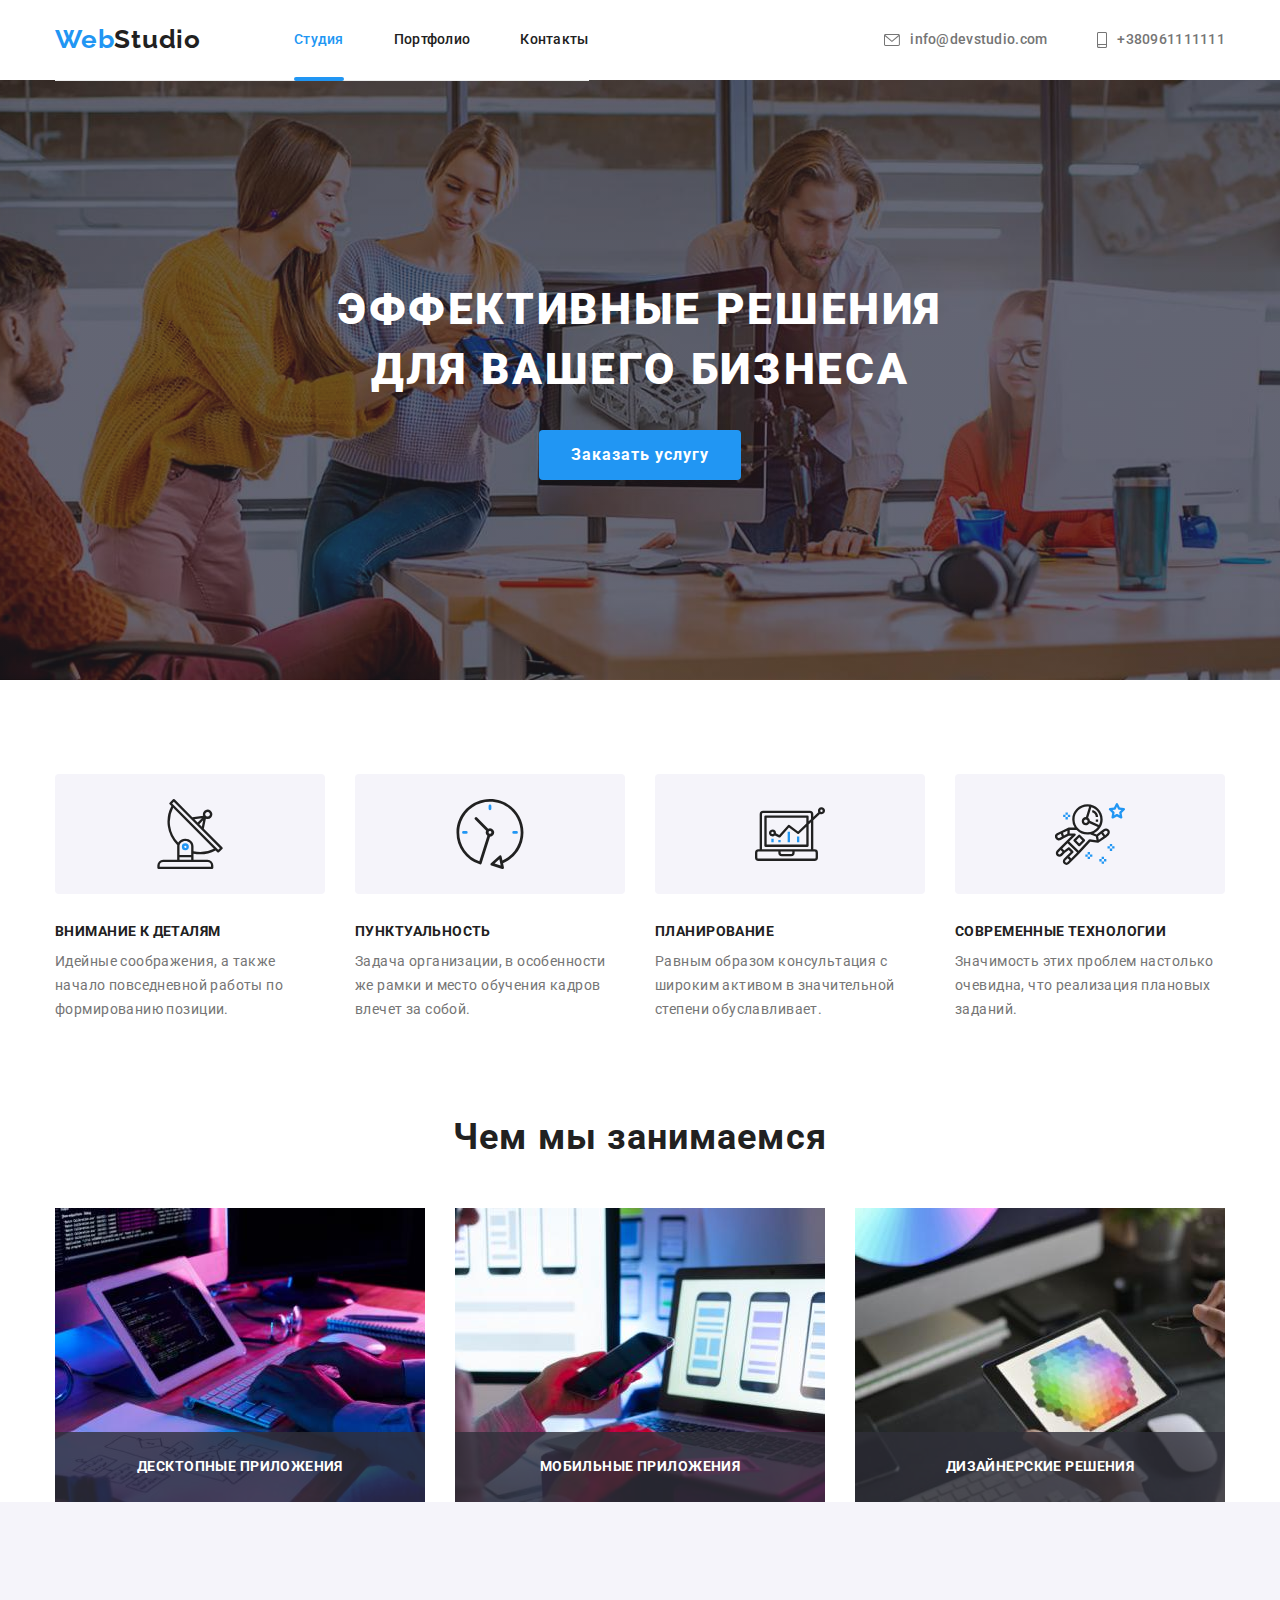
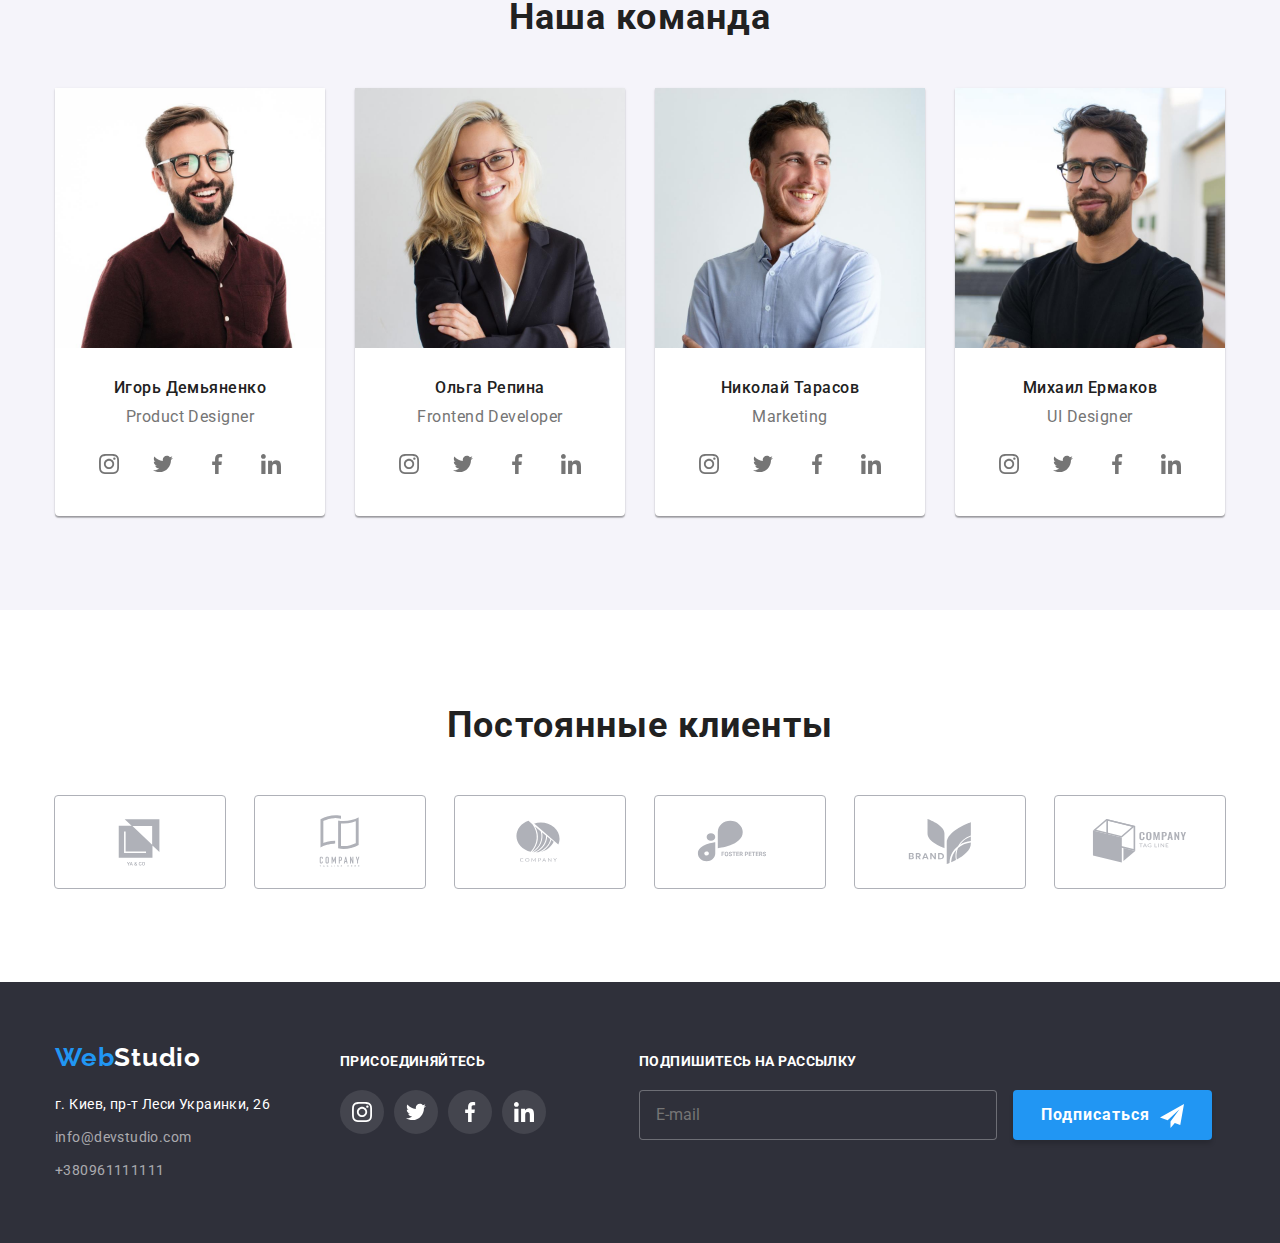
==== commit f994c18a: "update index.html" ====
--- a/index.html
+++ b/index.html
@@ -61,6 +61,43 @@
                     <use href="./images/sprite.svg#icon-close"></use>
                 </svg>
             </button>
+
+            <p class="modal-title">Оставьте свои данные, мы вам перезвоним</p>
+            <form class="modal-form">
+                <label class="modal-label">
+                    <span class="modal-label-title">Имя</span>
+                    <input class="modal-input" type="text" autocomplete="off" required>
+                    <svg class="icon-modal">
+                        <use href="./images/sprite.svg#icon-user"></use>
+                    </svg>
+                </label>
+                <label class="modal-label">
+                    <span class="modal-label-title">Телефон</span>
+                    <input class="modal-input" type="tel" autocomplete="off" required>
+                    <svg class="icon-modal">
+                        <use href="./images/sprite.svg#icon-tel"></use>
+                    </svg>
+                </label>
+                <label class="modal-label">
+                    <span class="modal-label-title">Почта</span>
+                    <input class="modal-input" type="email" autocomplete="off" required>
+                    <svg class="icon-modal">
+                        <use href="./images/sprite.svg#icon-mail"></use>
+                    </svg>
+                </label>
+                <label class="modal-label">
+                    <span class="modal-label-title">Комментарий</span>
+                    <textarea class="area-text" name="comment" placeholder="Введите текст"></textarea>
+                </label>
+                <label class="modal-checkbox">
+                    <input class="checkbox visually-hidden" type="checkbox" required>
+                    <span class="icon-check"></span>
+                    Соглашаюсь с рассылкой и принимаю<a class="terms-link" href="#">Условия
+                        договора</a>
+                </label>
+                <button class="modal-button" type="submit">Отправить</button>
+                </form>
+            </form>
         </div>
     </div>
 
--- a/css/styles.css
+++ b/css/styles.css
@@ -593,6 +593,56 @@
   fill: var(--primary-white-color);
 }
 
+.mailing {
+  min-width: 570px;
+  height: 86px;
+  margin-left: 93px;
+}
+.mailing-form {
+  margin-left: auto;
+}
+.mailing-title {
+  margin-bottom: 20px;
+  font-weight: 700;
+  font-size: 14px;
+  line-height: 1.14;
+  letter-spacing: 0.03em;
+  text-transform: uppercase;
+  color: var(--primary-white-color);
+}
+.footer-input {
+  width: 358px;
+  height: 50px;
+  padding: 15px 16px;
+  line-height: 1.25;
+  color: rgba(255, 255, 255, 0.6);
+  background-color: #2f303a;
+  border: 1px solid rgba(255, 255, 255, 0.3);
+  box-sizing: border-box;
+  border-radius: 4px;
+}
+.footer-button {
+  max-width: 200px;
+  height: 50px;
+  padding: 10px 28px;
+  margin-left: 12px;
+  font-weight: 700;
+  font-size: 16px;
+  line-height: 1.88;
+  text-align: center;
+  letter-spacing: 0.06em;
+  background-color: var(--accent-color);
+  color: var(--primary-white-color);
+  box-shadow: 0px 4px 4px rgba(0, 0, 0, 0.15);
+  border-radius: 4px;
+  border: none;
+  cursor: pointer;
+}
+.icon-send {
+  margin-left: 10px;
+  vertical-align: middle;
+}
+
 /* ---------portfolio------------ */
 /* ---------portfolio buttons------------ */
 .buttons {
